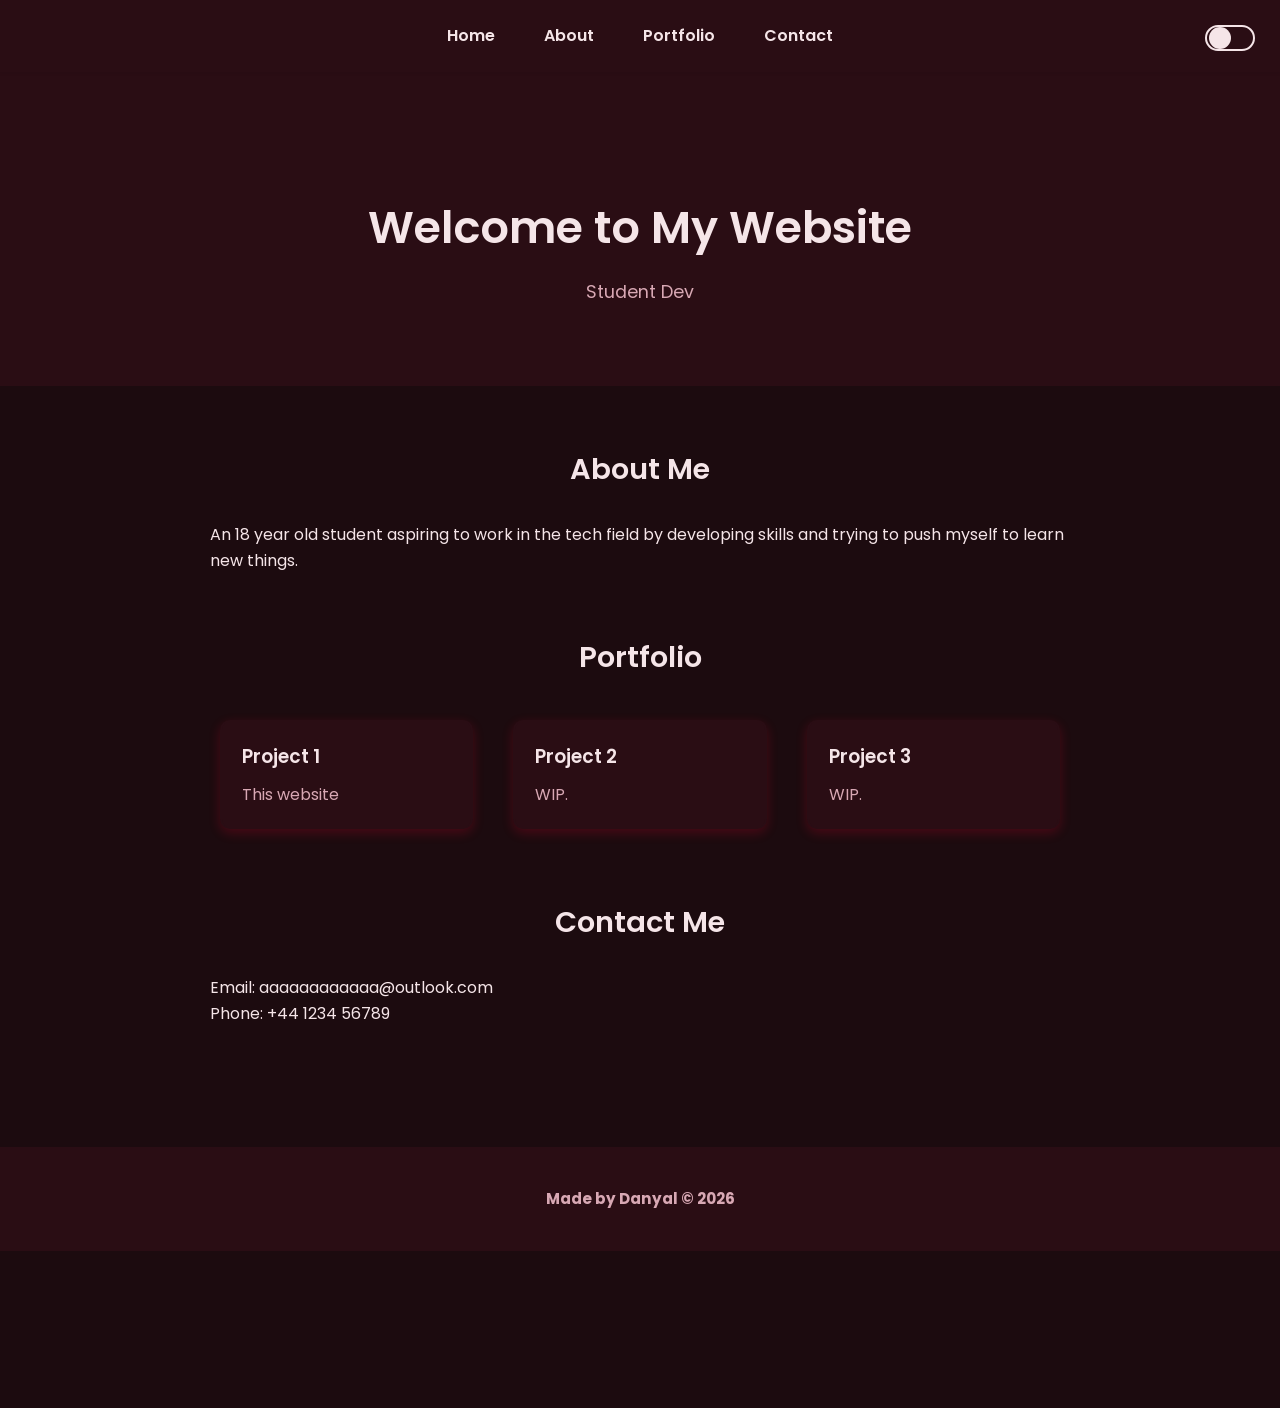
==== Website portfolio.html @ 591b1334 "portfolio page hey" ====
<!DOCTYPE html>
<html lang="en">
<head>
    <meta charset="UTF-8">
    <meta name="viewport" content="width=device-width, initial-scale=1.0">
    <title>Portfolio</title>
    <link rel="stylesheet" href="portfolio.css">
</head>
<body>
    
    <ul id="navbar">
        <li><a href="#home">Home</a></li>
        <li><a href="#about">About</a></li>
        <li><a href="#portfolio">Portfolio</a></li>
        <li><a href="#contact">Contact</a></li>
    </ul>

    
    <button id="darkModeToggle"></button>


    
    <div id="home" class="header">
        <h1>Welcome to My Website</h1>
        <p>Student Dev</p>
    </div>

  
    <main>
       
        <section id="about">
            <h2>About Me</h2>
            <p>An 18 year old student aspiring to work in the tech field by developing skills and trying to push myself to learn new things.</p>
        </section>

        <!-- Portfolio Section -->
        <section id="portfolio">
            <h2>Portfolio</h2>
            <div class="projects">
                <div class="project-card">
                    <h3>Project 1</h3>
                    <p>This website</p>
                </div>
                <div class="project-card">
                    <h3>Project 2</h3>
                    <p>WIP.</p>
                </div>
                <div class="project-card">
                    <h3>Project 3</h3>
                    <p>WIP.</p>
                </div>
            </div>
        </section>

        <!-- Contact Section -->
        <section id="contact">
            <h2>Contact Me</h2>
            <p>Email: aaaaaaaaaaaa@outlook.com</p>
            <p>Phone: +44 1234 56789</p>
        </section>
    </main>

    <!-- Footer -->
    <footer>
        <h4 id="footer">Made by Danyal &copy; 2026</h4>
    </footer>

    <!-- External JS -->
    <script src="portfolio.js"></script>
    <canvas id="plasmaCanvas"></canvas>

</body>
</html>
---- portfolio.css ----
/* Import Google Font */
@import url('https://fonts.googleapis.com/css2?family=Poppins:wght@400;600&display=swap');

:root {
    --bg-color: #1c0b0f;       /* deep burgundy background */
    --text-color: #f5e5e8;     /* light pinkish text */
    --subtext-color: #d8a8b4;  /* softer subtext */
    --header-bg: #2a0d14;
    --card-bg: #2a0d14;
    --navbar-bg: #2a0d14;
    --navbar-text: #f5e5e8;
    --navbar-hover: #4d0f20;
    --card-shadow: rgba(255,0,50,0.2);
    --footer-bg: #2a0d14;
    --footer-text: #d8a8b4;
}

/* Dark mode variables */

* {
    box-sizing: border-box;
}

body {
    margin: 0;
    font-family: 'Poppins', sans-serif;
    background-color: var(--bg-color);
    color: var(--text-color);
}

#navbar {
    background-color: var(--navbar-bg);
    overflow: hidden;
}

#navbar li {
    float: left;
    list-style-type: none;
}

#navbar a {
    display: block;
    color: var(--navbar-text);
    text-align: center;
    padding: 14px 16px;
    text-decoration: none;
    transition: background-color 0.3s, transform 0.3s;
}

#navbar a:hover {
    background-color: var(--navbar-hover);
    transform: scale(1.1);
}

.header {
    text-align: center;
    padding: 50px;
    background-color: var(--header-bg);
}

.projects {
    display: flex;
    justify-content: space-around;
    flex-wrap: wrap;
}

.project-card {
    background-color: var(--card-bg);
    border: 2px solid var(--navbar-bg);
    border-radius: 10px;
    padding: 20px;
    margin: 10px;
    transition: transform 0.3s, box-shadow 0.3s;
}

.project-card:hover {
    transform: scale(1.05);
    box-shadow: 0 4px 20px var(--card-shadow);
}

footer {
    text-align: center;
    padding: 20px;
    background-color: var(--footer-bg);
    color: var(--footer-text);
}

/* Glow effect */
.glow {
    box-shadow: 0 0 30px rgba(128, 0, 0, 0.8);
}
body.dark-mode {
    --bg-color: #121212;
    --text-color: #e0e0e0;
    --subtext-color: #aaa;
    --header-bg: #121212;
    --navbar-bg: #1e1e1e;
    --navbar-text: #e0e0e0;
    --navbar-hover: #333;
    --card-bg: #1e1e1e;
    --card-shadow: rgba(0,0,0,0.5);
    --footer-bg: #1e1e1e;
    --footer-text: #aaa;
}

/* ==============================
   Global Styles
   ============================== */
* {
    box-sizing: border-box;
    margin: 0;
    padding: 0;
}

body {
    font-family: 'Poppins', sans-serif;
    line-height: 1.6;
    background-color: var(--bg-color);
    color: var(--text-color);
    transition: background-color 0.3s, color 0.3s;
}

html {
    scroll-behavior: smooth;
}

/* ==============================
   Navbar
   ============================== */
#navbar {
    display: flex;
    justify-content: center;
    list-style: none;
    padding: 15px 0;
    gap: 25px;
    background-color: var(--navbar-bg);
    position: sticky;
    top: 0;
    box-shadow: 0 1px 4px rgba(0,0,0,0.08);
    z-index: 1000;
}

#navbar li a {
    color: var(--navbar-text);
    text-decoration: none;
    font-weight: 600;
    padding: 8px 12px;
    border-radius: 5px;
    transition: background-color 0.3s, color 0.3s;
}

#navbar li a:hover,
#navbar li a.active {
    background-color: var(--navbar-hover);
    color: var(--navbar-text);
}

/* ==============================
   Dark Mode Toggle Switch
   ============================== */
#darkModeToggle {
    position: fixed;
    top: 25px;
    right: 25px;
    width: 50px;
    height: 26px;
    background-color: var(--navbar-bg);
    border: 2px solid var(--navbar-text);
    border-radius: 50px;
    cursor: pointer;
    display: flex;
    align-items: center;
    padding: 0;
    z-index: 2000;
    transition: background-color 0.3s, border-color 0.3s;
}

/* Circle inside toggle */
#darkModeToggle::before {
    content: '';
    width: 22px;
    height: 22px;
    background-color: var(--navbar-text);
    border-radius: 50%;
    margin-left: 2px;
    transition: transform 0.3s, background-color 0.3s;
}

/* Move circle when dark mode is active */
body.dark-mode #darkModeToggle::before {
    transform: translateX(24px);
    background-color: var(--navbar-text);
}

/* ==============================
   Header / Hero
   ============================== */
.header {
    text-align: center;
    padding: 120px 20px 80px;
    background-color: var(--header-bg);
    transition: background-color 0.3s, color 0.3s;
}

.header h1 {
    font-size: 2.8rem;
    font-weight: 600;
    margin-bottom: 15px;
}

.header p {
    font-size: 1.1rem;
    color: var(--subtext-color);
}

/* ==============================
   Main Sections
   ============================== */
main {
    max-width: 900px;
    margin: auto;
    padding: 60px 20px;
}

section {
    margin-bottom: 60px;
    transition: background-color 0.3s, color 0.3s;
}

section h2 {
    text-align: center;
    color: var(--text-color);
    margin-bottom: 30px;
    font-size: 1.8rem;
    font-weight: 600;
}

/* ==============================
   Portfolio Grid
   ============================== */
.projects {
    display: grid;
    grid-template-columns: repeat(auto-fit, minmax(250px, 1fr));
    gap: 20px;
}

.project-card {
    background-color: var(--card-bg);
    border-radius: 10px;
    padding: 20px;
    box-shadow: 0 4px 12px var(--card-shadow);
    transition: transform 0.3s, box-shadow 0.3s, background-color 0.3s;
}

.project-card:hover {
    transform: translateY(-3px);
    box-shadow: 0 4px 12px var(--card-shadow);
}

.project-card h3 {
    color: var(--text-color);
    margin-bottom: 10px;
    font-weight: 600;
}

.project-card p {
    color: var(--subtext-color);
}

/* ==============================
   Footer
   ============================== */
footer {
    text-align: center;
    padding: 40px 20px;
    background-color: var(--footer-bg);
    color: var(--footer-text);
    font-size: 0.95rem;
    transition: background-color 0.3s, color 0.3s;
}

/* ==============================
   Responsive
   ============================== */
@media(max-width: 600px) {
    .header h1 { font-size: 2rem; }
    #navbar { flex-direction: column; gap: 12px; }
}
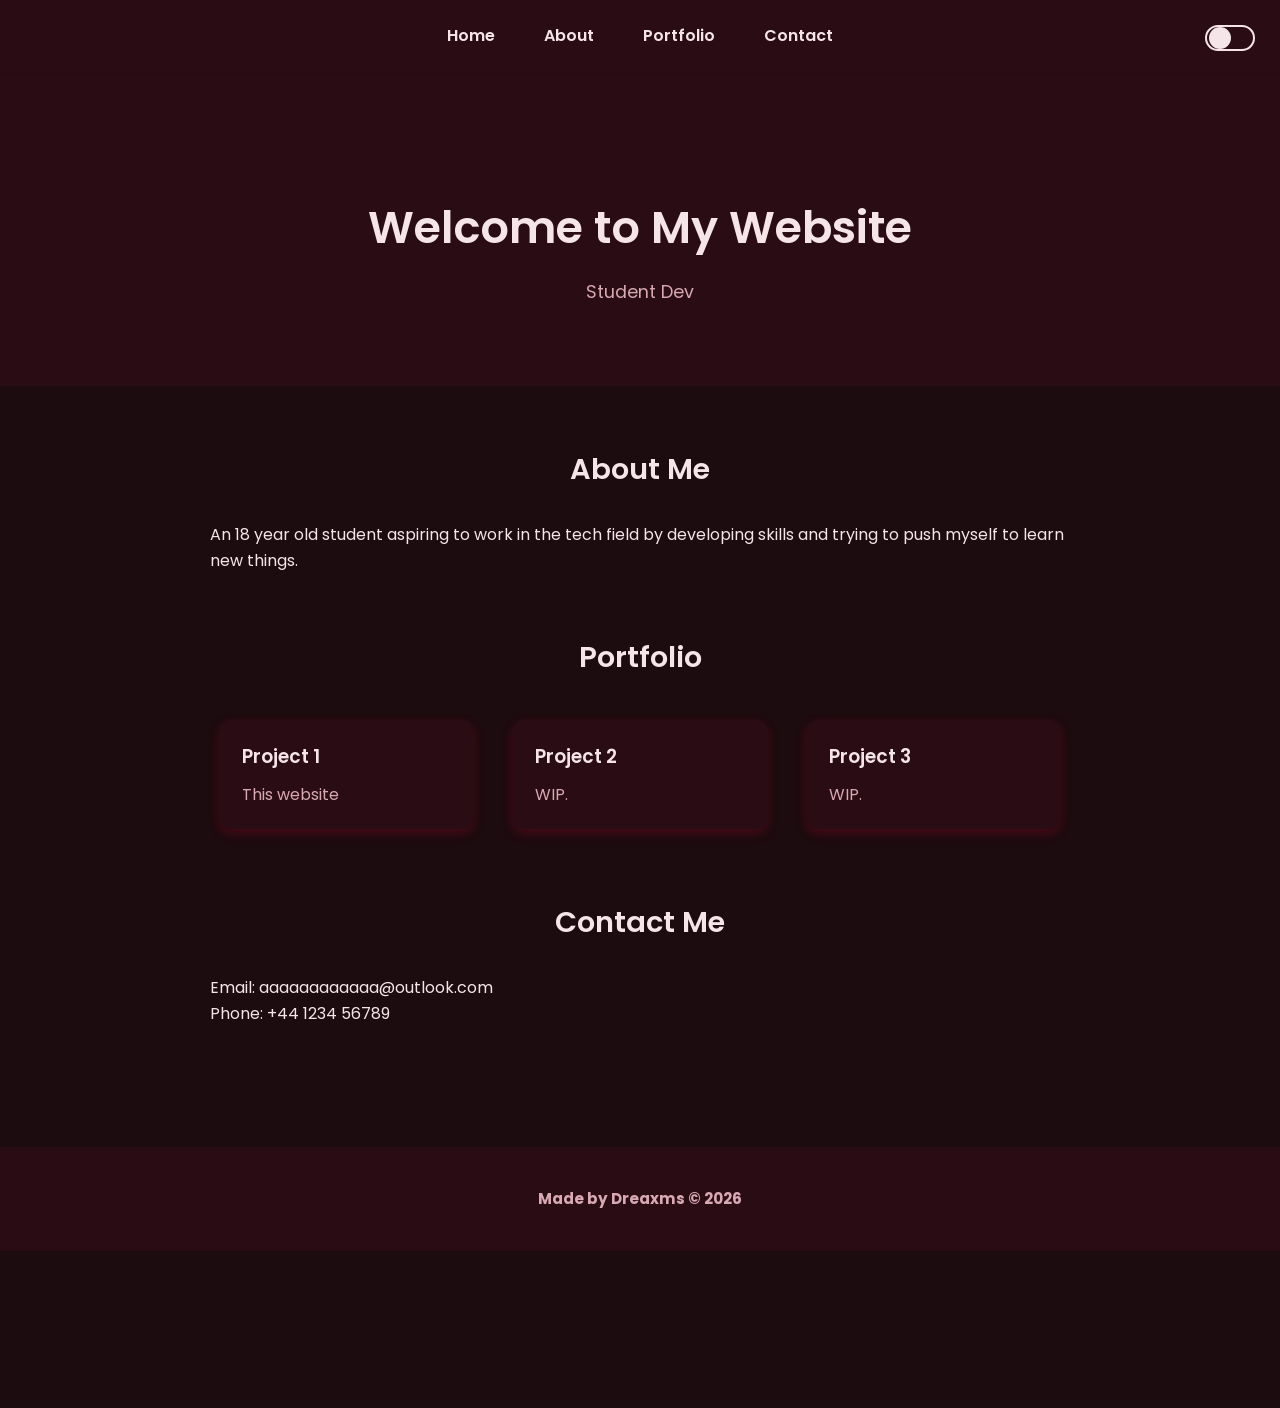
==== commit bef77b83: "Fix HTML formatting and update footer name" ====
--- a/Website portfolio.html
+++ b/Website portfolio.html
@@ -33,7 +33,7 @@
             <p>An 18 year old student aspiring to work in the tech field by developing skills and trying to push myself to learn new things.</p>
         </section>
 
-        <!-- Portfolio Section -->
+        
         <section id="portfolio">
             <h2>Portfolio</h2>
             <div class="projects">
@@ -52,7 +52,7 @@
             </div>
         </section>
 
-        <!-- Contact Section -->
+        
         <section id="contact">
             <h2>Contact Me</h2>
             <p>Email: aaaaaaaaaaaa@outlook.com</p>
@@ -62,7 +62,7 @@
 
     <!-- Footer -->
     <footer>
-        <h4 id="footer">Made by Danyal &copy; 2026</h4>
+        <h4 id="footer">Made by Dreaxms &copy; 2026</h4>
     </footer>
 
     <!-- External JS -->
@@ -71,3 +71,4 @@
 
 </body>
 </html>
+
